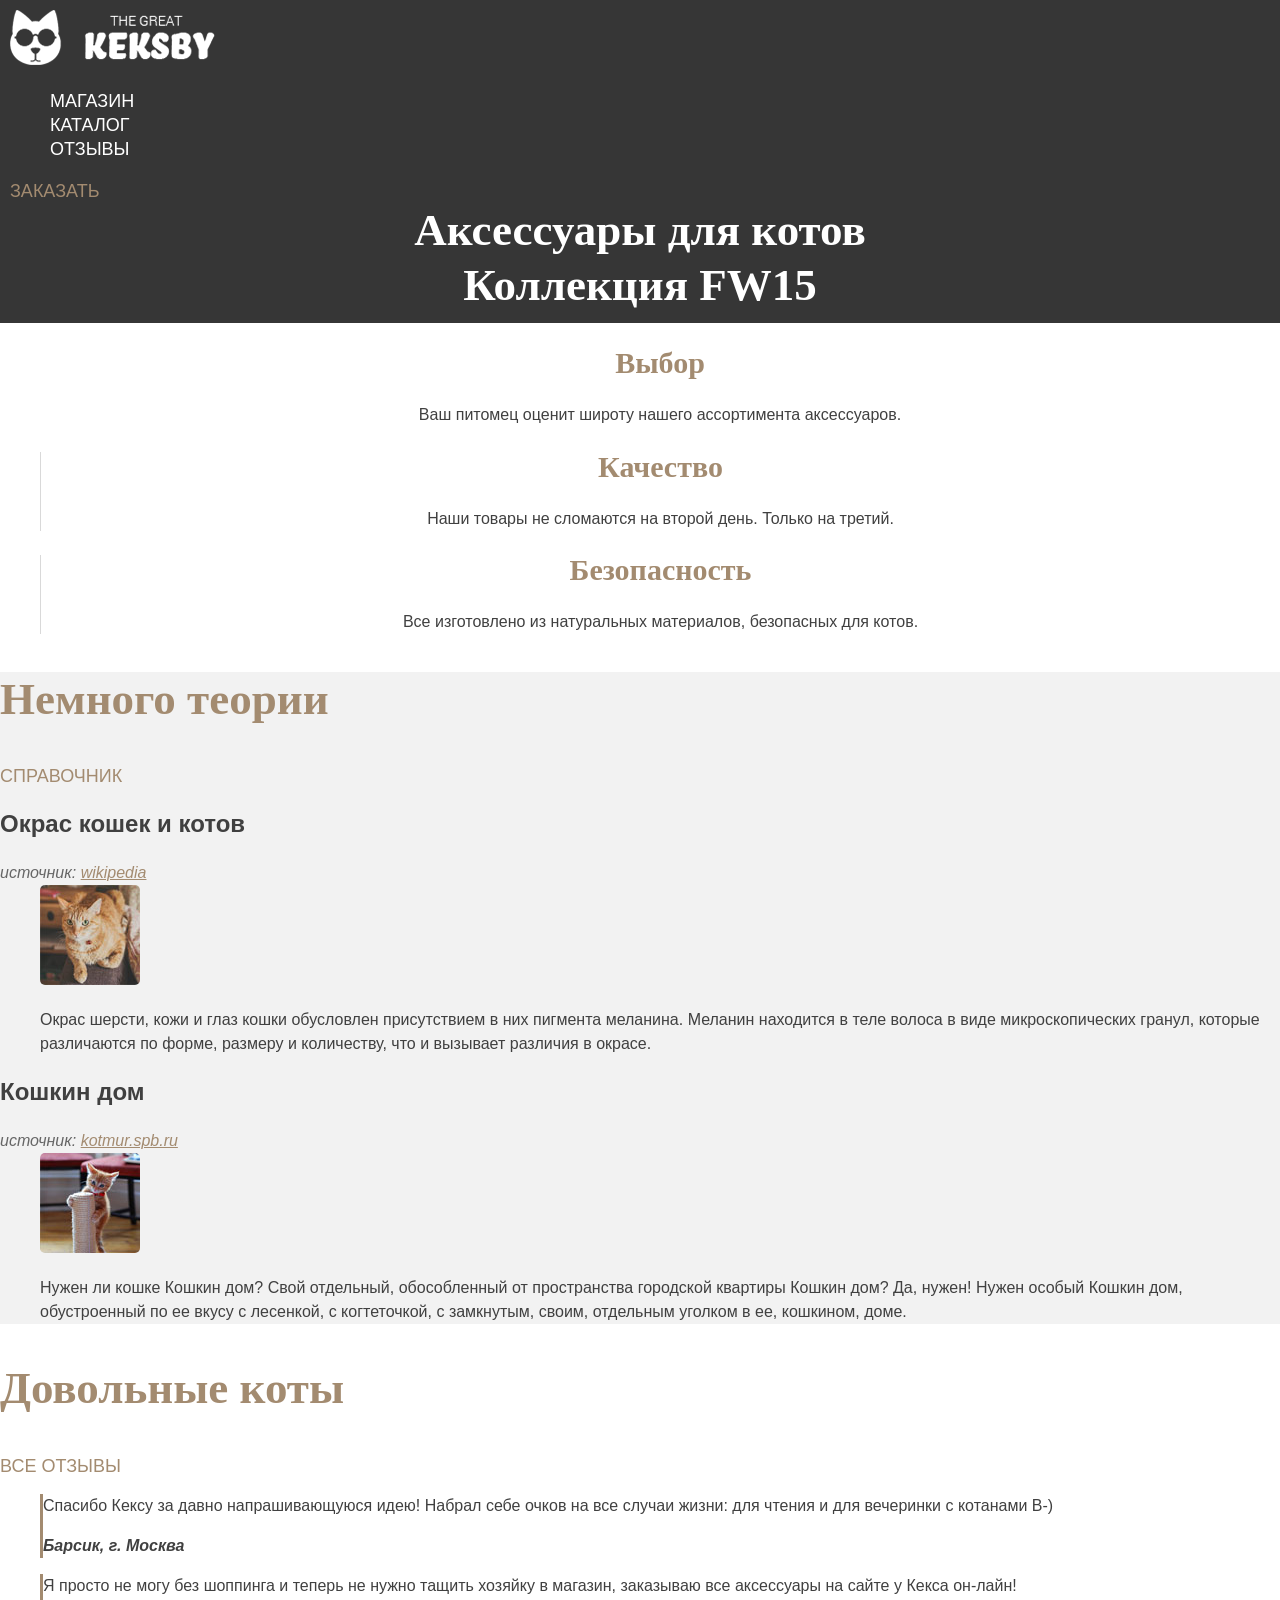
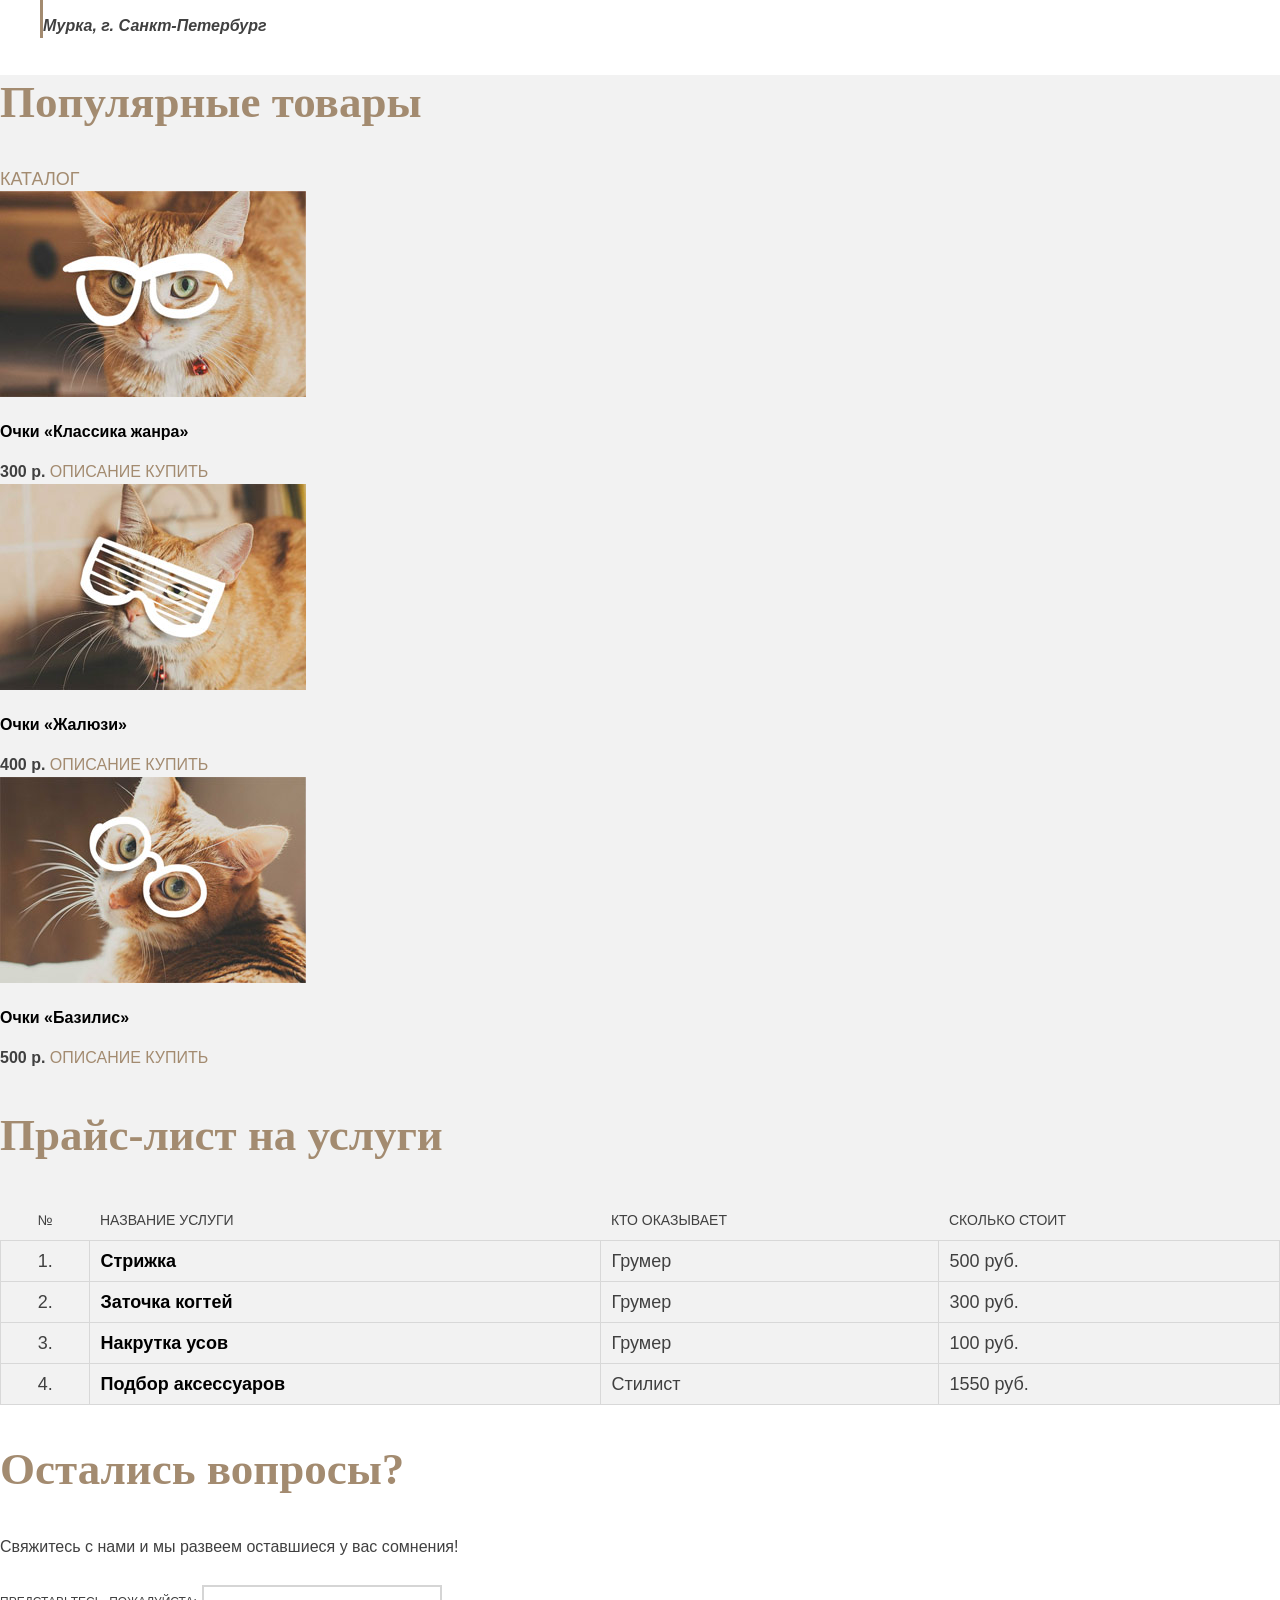
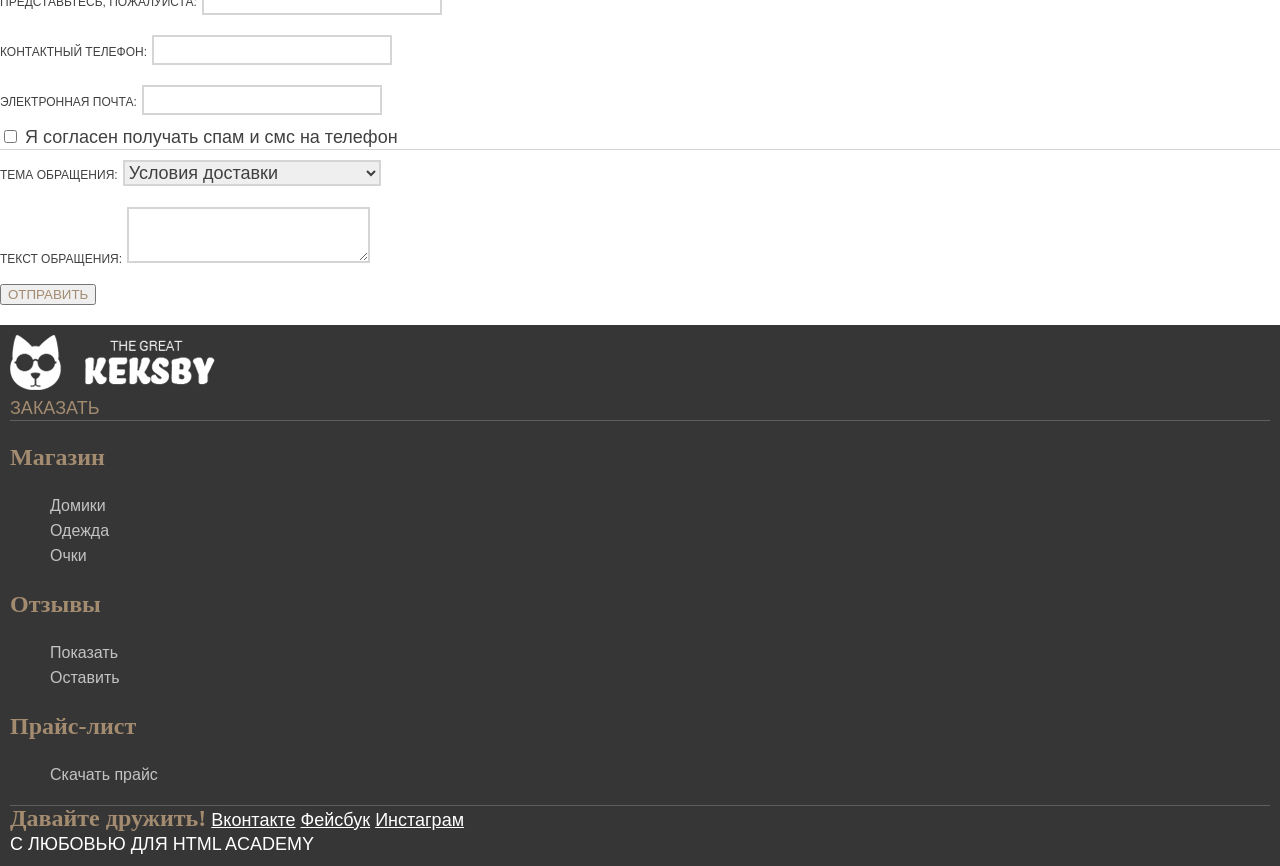
==== keksbi/index.html @ e66aa5c0 "keksbi" ====
<!DOCTYPE HTML>
<html lang="ru">
  <head>
    <meta charset="utf-8">
    <title>The Great Keksby</title>
    <link rel="stylesheet" href="css/style.css">
  </head>
  <body>
    <div class="page-header">
      <div class="header-top">
        <div class="header-logo">
          <img src="img/logo.png" alt="The Great Keksby" width="205" height="55">
        </div>
        <ul class="main-nav">
          <li><a href="#">Магазин</a></li>
          <li><a href="#">Каталог</a></li>
          <li><a href="#">Отзывы</a></li>
        </ul>
        <a class="btn" href="#">Заказать</a>
      </div>
      <div class="promo">
        <a href="#">Аксессуары для котов<br> Коллекция FW15</a>
      </div>
    </div>


    <div class="features">
      <ul>
        <li class="feature-item">
          <h2 class="feature-title">Выбор</h2>
          <p>Ваш питомец оценит широту нашего ассортимента аксессуаров.</p>
        </li>
        <li class="feature-item">
          <h2 class="feature-title">Качество</h2>
          <p>Наши товары не сломаются на второй день. Только на третий.</p>
        </li>
        <li class="feature-item">
          <h2 class="feature-title">Безопасность</h2>
          <p>Все изготовлено из натуральных материалов, безопасных для котов.</p>
        </li>
      </ul>
    </div>


    <div class="cat-reference">
      <h2 class="section-title">Немного теории</h2>
      <a class="btn" href="#" title="Открыть справочник">Справочник</a>
      <dl>
        <dt>
          <h3 class="reference-title">Окрас кошек и котов</h3>
          <i class="reference-source">источник: <a target="_blank" href="https://ru.wikipedia.org">wikipedia</a></i>
        </dt>
        <dd>
          <img src="img/article-1.jpg" alt="Окрас кошек и котов" width="100" height="100">
          <p>Окрас шерсти, кожи и глаз кошки обусловлен присутствием в них пигмента меланина. Меланин находится в теле волоса в виде микроскопических гранул, которые различаются по форме, размеру и количеству, что и вызывает различия в окрасе.</p>
        </dd>
        <dt>
          <h3 class="reference-title">Кошкин дом</h3>
          <i class="reference-source">источник: <a target="_blank" href="http://kotmur.spb.ru">kotmur.spb.ru</a></i>
        </dt>
        <dd>
          <img src="img/article-2.jpg" alt="Кошкин дом" width="100" height="100">
          <p>Нужен ли кошке Кошкин дом? Свой отдельный, обособленный от пространства городской квартиры Кошкин дом? Да, нужен! Нужен особый Кошкин дом, обустроенный по ее вкусу с лесенкой, с когтеточкой, с замкнутым, своим, отдельным уголком в ее, кошкином, доме.</p>
        </dd>
      </dl>
    </div>


    <div class="reviews">
      <h2 class="section-title">Довольные коты</h2>
      <a class="btn" href="#" title="Посмотреть все отзывы">Все отзывы</a>
      <div class="reviews-list">
        <blockquote class="review-item">
          <p>Спасибо Кексу за давно напрашивающуюся идею! Набрал себе очков на все случаи жизни: для чтения и для вечеринки с котанами B-)</p>
          <cite class="review-author">Барсик, г. Москва</cite>
        </blockquote>
        <blockquote class="review-item">
          <p>Я просто не могу без шоппинга и теперь не нужно тащить хозяйку в магазин, заказываю все аксессуары на сайте у Кекса он-лайн!</p>
          <cite class="review-author">Мурка, г. Санкт-Петербург</cite>
        </blockquote>
      </div>
    </div>


    <div class="popular-and-price">
      <h2 class="section-title">Популярные товары</h2>
      <a class="btn" href="#" title="Посмотреть все товары">Каталог</a>
      <div class="popular-items">
        <div class="catalog-item">
          <img src="img/glasses-1.jpg" alt="очки «Классика жанра»" width="306" height="206">
          <h3>Очки «Классика жанра»</h3>
          <b>300 р.</b>
          <a class="btn" href="#">Описание</a>
          <a class="btn" href="#">Купить</a>
        </div>
        <div class="catalog-item">
          <img src="img/glasses-2.jpg" alt="очки «Жалюзи»" width="306" height="206">
          <h3>Очки «Жалюзи»</h3>
          <b>400 р.</b>
          <a class="btn" href="#">Описание</a>
          <a class="btn" href="#">Купить</a>
        </div>
        <div class="catalog-item">
          <img src="img/glasses-3.jpg" alt="очки «Базилис»" width="306" height="206">
          <h3>Очки «Базилис»</h3>
          <b>500 р.</b>
          <a class="btn" href="#">Описание</a>
          <a class="btn" href="#">Купить</a>
        </div>
      </div>

      <h2 class="section-title">Прайс-лист на услуги</h2>
      <table class="price-list">
        <tr>
          <th class="price-number">№</th>
          <th>Название услуги</th>
          <th>Кто оказывает</th>
          <th>Сколько стоит</th>
        </tr>
        <tr>
          <td class="price-number">1.</td>
          <td class="price-name">Стрижка</td>
          <td>Грумер</td>
          <td>500 руб.</td>
        </tr>
        <tr>
          <td class="price-number">2.</td>
          <td class="price-name">Заточка когтей</td>
          <td>Грумер</td>
          <td>300 руб.</td>
        </tr>
        <tr>
          <td class="price-number">3.</td>
          <td class="price-name">Накрутка усов</td>
          <td>Грумер</td>
          <td>100 руб.</td>
        </tr>
        <tr>
          <td class="price-number">4.</td>
          <td class="price-name">Подбор аксессуаров</td>
          <td>Стилист</td>
          <td>1550 руб.</td>
        </tr>
      </table>
    </div>


    <div class="feedback">
      <h2 class="section-title">Остались вопросы?</h2>
      <p class="feedback-tip">Свяжитесь с нами и мы развеем оставшиеся у вас сомнения!</p>
      <form class="feedback-form" action="/keksby-mail" method="post">
        <div class="feedback-form-group">
          <label for="fullname">Представьтесь, пожалуйста:</label>
          <input type="text" name="fullname" id="fullname">
        </div>
        <div class="feedback-form-group">
          <label for="phone">Контактный телефон:</label>
          <input type="text" name="phone" id="phone">
        </div>
        <div class="feedback-form-group">
          <label for="email">Электронная почта:</label>
          <input type="text" name="email" id="email">
        </div>
        <div class="checkbox-area">
          <label>
            <input type="checkbox" name="subscription">
            Я согласен получать спам и смс на телефон
          </label>
        </div>
        <div class="feedback-form-group">
          <label for="topic">Тема обращения:</label>
          <select name="topic" id="topic">
            <option value="1">Условия доставки</option>
            <option value="2">Возврат товара</option>
            <option value="3">Жалоба в Роспотребнадзор</option>
          </select>
        </div>
        <div class="feedback-form-group">
          <label for="message">Текст обращения:</label>
          <textarea name="message" id="message"></textarea>
        </div>
        <input type="submit" class="btn" value="Отправить">
      </form>
    </div>


    <div class="page-footer">
      <div class="footer-top">
        <div class="footer-logo">
          <img src="img/logo.png" alt="The Great Keksby" width="205" height="55">
        </div>
        <a class="btn" href="#">Заказать</a>
      </div>

      <div class="footer-middle">
        <div class="footer-menu">
          <h3>Магазин</h3>
          <ul>
            <li><a href="#">Домики</a></li>
            <li><a href="#">Одежда</a></li>
            <li><a href="#">Очки</a></li>
          </ul>
        </div>
        <div class="footer-menu">
          <h3>Отзывы</h3>
          <ul>
            <li><a href="#">Показать</a></li>
            <li><a href="#">Оставить</a></li>
          </ul>
        </div>
        <div class="footer-menu">
          <h3>Прайс-лист</h3>
          <ul>
            <li><a href="#">Скачать прайс</a></li>
          </ul>
        </div>
      </div>

      <div class="footer-bottom">
        <div class="footer-social">
          <b>Давайте дружить!</b>
          <a class="social-btn" href="https://vk.com/htmlacademy">Вконтакте</a>
          <a class="social-btn" href="https://facebook.com/htmlacademy">Фейсбук</a>
          <a class="social-btn" href="https://instagram.com/htmlacademy">Инстаграм</a>
        </div>

        <div class="footer-copyright">
          С <span class="heart">любовью</span> для <a href="https://htmlacademy.ru">HTML Academy</a>
        </div>
      </div>
    </div>

  </body>
</html>
---- keksbi/css/style.css ----
body {
  margin: 0;
  padding: 0;
  background-color: white;
  color: #404040;
  font-size: 18px;
  font-family: "Arial", sans-serif;
  line-height: 24px;
}

.page-header,
.page-footer {
  padding: 10px;
  background-color: #363636;
  color: #c3c3c3;
}

.main-nav {
  list-style: none;
}

.main-nav li {
  text-transform: uppercase;
}

.main-nav a {
  color: #ffffff;
  text-decoration: none;
}

.main-nav a:hover {
  text-decoration: underline;
}

.main-nav a:active {
  color: rgba(255, 255, 255, 0.3);
}

.btn {
  color: #a38b70;
  text-decoration: none;
  text-transform: uppercase;
}

.btn:hover {
  color: #8d745a;
}

.btn:active {
  color: rgba(141, 116, 90, 0.3);
}

.promo {
  text-align: center;
  font-weight: bold;
  font-size: 45px;
  font-family: "Georgia", serif;
  line-height: 55px;
}

.promo a {
  color: #ffffff;
  text-decoration: none;
}

.features ul {
  list-style: none;
}

.feature-item {
  border-left: 1px solid #d9d9d9;
  text-align: center;
}

.feature-item:first-child {
  border-left: none;
}

.feature-title {
  color: #a38b70;
  font-weight: bold;
  font-size: 30px;
  font-family: "Georgia", serif;
  line-height: 30px;
}

.feature-item p {
  font-size: 16px;
}

.cat-reference {
  background-color: #f2f2f2;
}

.section-title {
  color: #a38b70;
  font-weight: bold;
  font-size: 45px;
  font-family: "Georgia", serif;
  line-height: 55px;
}

.cat-reference dd {
  font-size: 16px;
}

.cat-reference dd img {
  border-radius: 5px;
}

.reference-title {
  font-size: 24px;
}

.reference-source {
  color: #666666;
  font-style: italic;
  font-size: 16px;
}

.reference-source a {
  color: #a38b70;
}

.reference-source a:hover {
  color: #8d745a;
}

.reference-source a:active {
  color: rgba(141, 116, 90, 0.3);
}

.review-item {
  border-left: 3px solid #a38b70;
  font-size: 16px;
}

.review-author {
  font-weight: bold;
  font-style: italic;
}

.popular-and-price {
  background-color: #f2f2f2;
}

.catalog-item {
  font-size: 16px;
}

.catalog-item h3 {
  color: #000000;
  font-size: 16px;
}

.price-list {
  width: 100%;
  border-collapse: collapse;
  line-height: 30px;
}

.price-list th {
  text-align: left;
  text-transform: uppercase;
  font-weight: normal;
  font-size: 14px;
}

.price-list td {
  border: 1px solid #d8d8d8;
}

.price-list th,
.price-list td {
  padding: 5px 10px;
}

.price-list .price-number {
  text-align: center;
}

.price-list .price-name {
  color: #000000;
  font-weight: bold;
}

.feedback-tip {
  font-size: 16px;
}

.feedback-form-group {
  padding: 10px 0;
}

.feedback-form-group label {
  text-transform: uppercase;
  font-size: 12px;
}

.feedback-form input[type="text"],
.feedback-form select,
.feedback-form textarea {
  border: 2px solid #d5d5d5;
  color: inherit;
  font: inherit;
}

.feedback-form input[type="text"]:hover,
.feedback-form select:hover,
.feedback-form textarea:hover {
  border-color: #bebebe;
}

.feedback-form input[type="text"]:focus,
.feedback-form select:focus,
.feedback-form textarea:focus {
  border-color: #8d745a;
}

.checkbox-area {
  border-bottom: 1px solid #d5d5d5;
}

.page-footer {
  margin-top: 20px;
}

.footer-middle,
.footer-bottom {
  border-top: 1px solid #5e5e5e;
}

.footer-menu h3 {
  color: #a38b70;
  font-weight: bold;
  font-size: 24px;
  font-family: "Georgia", serif;
}

.footer-menu ul {
  list-style: none;
}

.footer-menu a {
  color: #c3c3c3;
  text-decoration: none;
  font-size: 16px;
}

.footer-menu a:hover {
  color: #ffffff;
}

.footer-menu a:active {
  color: rgba(255, 255, 255, 0.3);
}

.footer-social b {
  color: #a38b70;
  font-size: 24px;
  font-family: "Georgia", serif;
}

.social-btn {
  color: #ffffff;
}

.footer-copyright {
  color: #ffffff;
  text-transform: uppercase;
}

.footer-copyright a {
  color: #ffffff;
  text-decoration: none;
}

.footer-copyright a:hover {
  text-decoration: underline;
}

.footer-copyright a:active {
  color: rgba(255, 255, 255, 0.3);
}
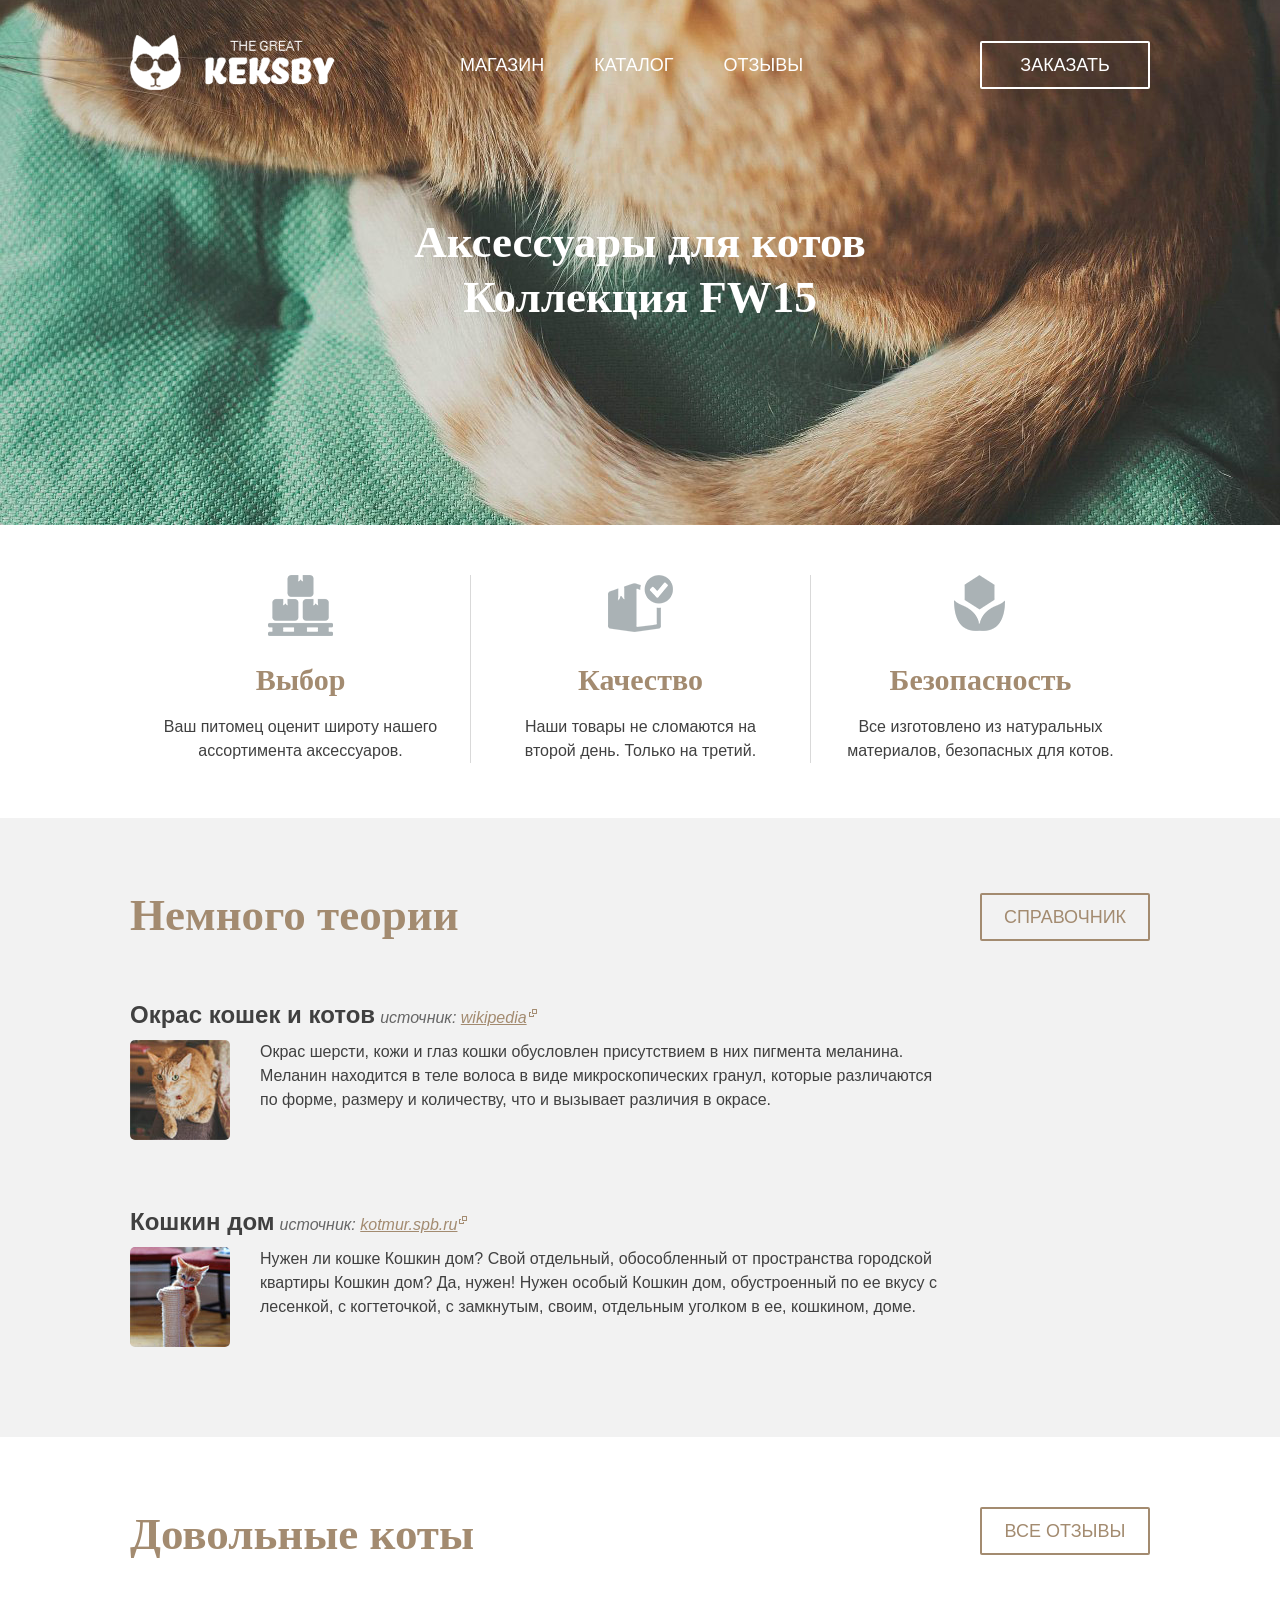
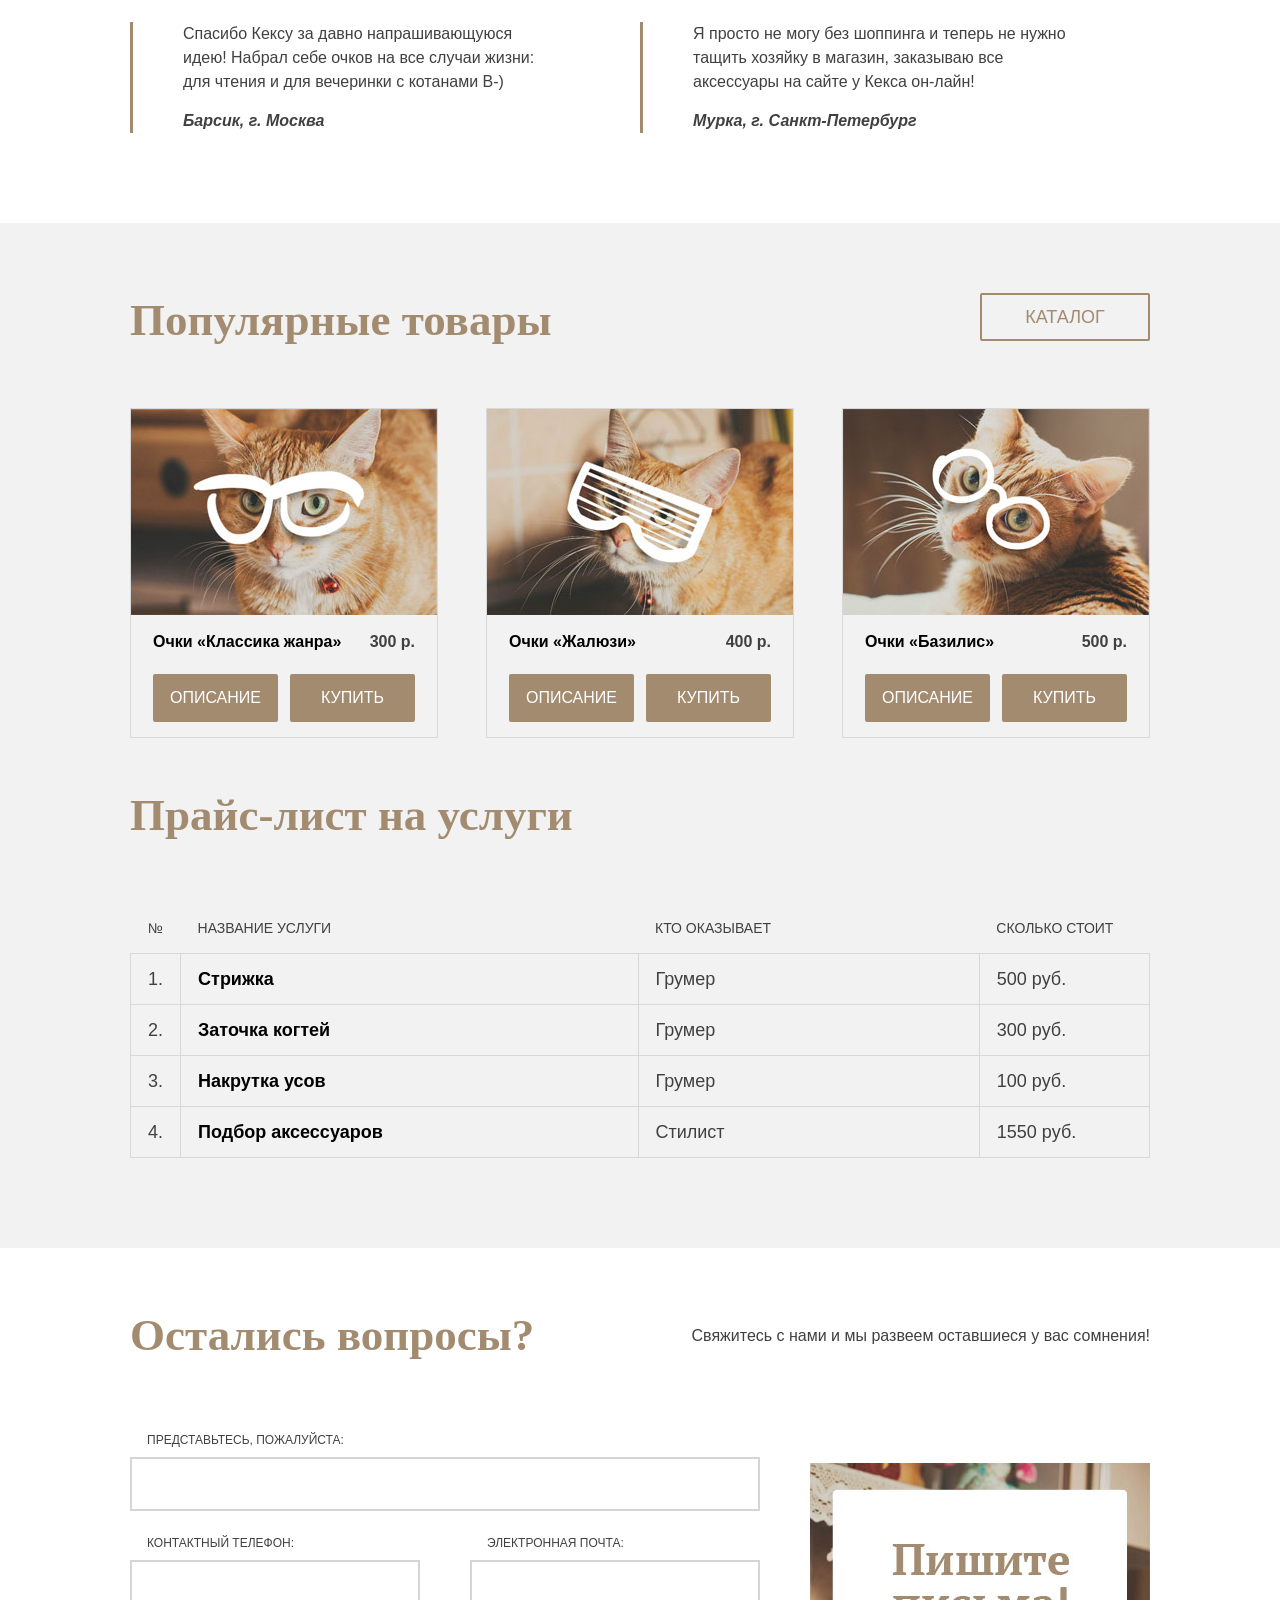
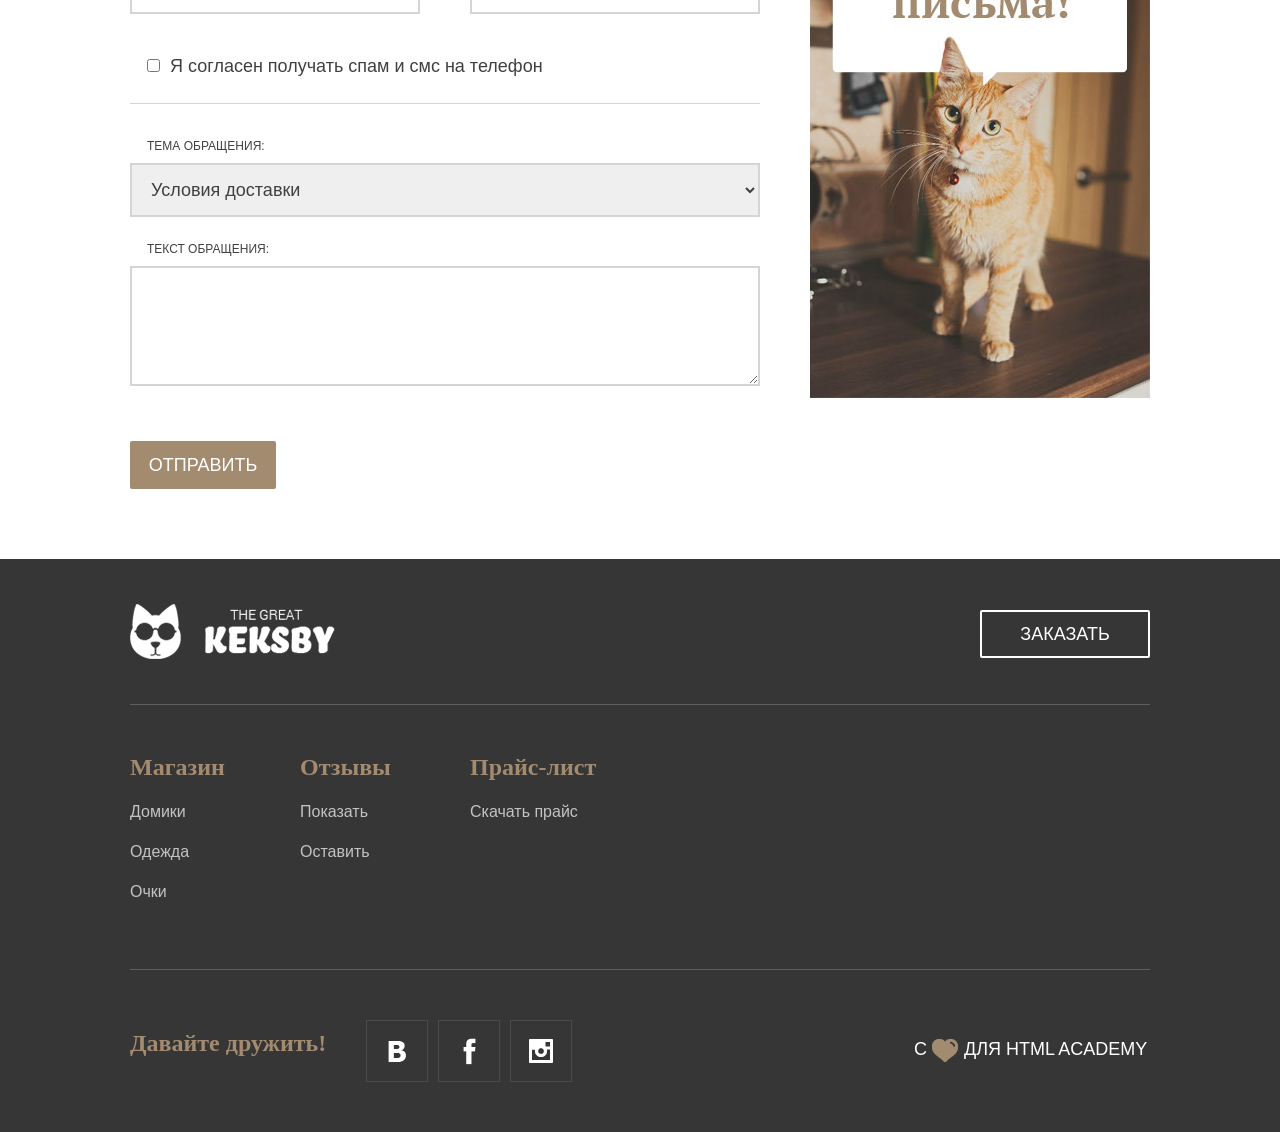
==== commit f7e3e354: "keksbi_2" ====
--- a/keksbi/index.html
+++ b/keksbi/index.html
@@ -7,225 +7,240 @@
   </head>
   <body>
     <div class="page-header">
-      <div class="header-top">
-        <div class="header-logo">
-          <img src="img/logo.png" alt="The Great Keksby" width="205" height="55">
-        </div>
-        <ul class="main-nav">
-          <li><a href="#">Магазин</a></li>
-          <li><a href="#">Каталог</a></li>
-          <li><a href="#">Отзывы</a></li>
+      <div class="container">
+        <div class="header-top clearfix">
+          <div class="header-logo">
+            <img src="img/logo.png" alt="The Great Keksby" width="205" height="55">
+          </div>
+          <ul class="main-nav clearfix">
+            <li><a href="#">Магазин</a></li>
+            <li><a href="#">Каталог</a></li>
+            <li><a href="#">Отзывы</a></li>
+          </ul>
+          <a class="btn btn-quick-order" href="#">Заказать</a>
+        </div>
+        <div class="promo">
+          <a href="#">Аксессуары для котов<br> Коллекция FW15</a>
+        </div>
+      </div>
+    </div>
+
+
+    <div class="features">
+      <div class="container">
+        <ul class="clearfix">
+          <li class="feature-item feature-choice">
+            <h2 class="feature-title">Выбор</h2>
+            <p>Ваш питомец оценит широту нашего ассортимента аксессуаров.</p>
+          </li>
+          <li class="feature-item feature-quality">
+            <h2 class="feature-title">Качество</h2>
+            <p>Наши товары не сломаются на второй день. Только на третий.</p>
+          </li>
+          <li class="feature-item feature-safety">
+            <h2 class="feature-title">Безопасность</h2>
+            <p>Все изготовлено из натуральных материалов, безопасных для котов.</p>
+          </li>
         </ul>
-        <a class="btn" href="#">Заказать</a>
-      </div>
-      <div class="promo">
-        <a href="#">Аксессуары для котов<br> Коллекция FW15</a>
-      </div>
-    </div>
-
-
-    <div class="features">
-      <ul>
-        <li class="feature-item">
-          <h2 class="feature-title">Выбор</h2>
-          <p>Ваш питомец оценит широту нашего ассортимента аксессуаров.</p>
-        </li>
-        <li class="feature-item">
-          <h2 class="feature-title">Качество</h2>
-          <p>Наши товары не сломаются на второй день. Только на третий.</p>
-        </li>
-        <li class="feature-item">
-          <h2 class="feature-title">Безопасность</h2>
-          <p>Все изготовлено из натуральных материалов, безопасных для котов.</p>
-        </li>
-      </ul>
+      </div>
     </div>
 
 
     <div class="cat-reference">
-      <h2 class="section-title">Немного теории</h2>
-      <a class="btn" href="#" title="Открыть справочник">Справочник</a>
-      <dl>
-        <dt>
-          <h3 class="reference-title">Окрас кошек и котов</h3>
-          <i class="reference-source">источник: <a target="_blank" href="https://ru.wikipedia.org">wikipedia</a></i>
-        </dt>
-        <dd>
-          <img src="img/article-1.jpg" alt="Окрас кошек и котов" width="100" height="100">
-          <p>Окрас шерсти, кожи и глаз кошки обусловлен присутствием в них пигмента меланина. Меланин находится в теле волоса в виде микроскопических гранул, которые различаются по форме, размеру и количеству, что и вызывает различия в окрасе.</p>
-        </dd>
-        <dt>
-          <h3 class="reference-title">Кошкин дом</h3>
-          <i class="reference-source">источник: <a target="_blank" href="http://kotmur.spb.ru">kotmur.spb.ru</a></i>
-        </dt>
-        <dd>
-          <img src="img/article-2.jpg" alt="Кошкин дом" width="100" height="100">
-          <p>Нужен ли кошке Кошкин дом? Свой отдельный, обособленный от пространства городской квартиры Кошкин дом? Да, нужен! Нужен особый Кошкин дом, обустроенный по ее вкусу с лесенкой, с когтеточкой, с замкнутым, своим, отдельным уголком в ее, кошкином, доме.</p>
-        </dd>
-      </dl>
+      <div class="container">
+        <h2 class="section-title">Немного теории</h2>
+        <a class="btn to-full-reference" href="#" title="Открыть справочник">Справочник</a>
+        <dl>
+          <dt>
+            <h3 class="reference-title">Окрас кошек и котов</h3>
+            <i class="reference-source">источник: <a target="_blank" href="https://ru.wikipedia.org">wikipedia</a></i>
+          </dt>
+          <dd>
+            <img src="img/article-1.jpg" alt="Окрас кошек и котов" width="100" height="100">
+            <p>Окрас шерсти, кожи и глаз кошки обусловлен присутствием в них пигмента меланина. Меланин находится в теле волоса в виде микроскопических гранул, которые различаются по форме, размеру и количеству, что и вызывает различия в окрасе.</p>
+          </dd>
+          <dt>
+            <h3 class="reference-title">Кошкин дом</h3>
+            <i class="reference-source">источник: <a target="_blank" href="http://kotmur.spb.ru">kotmur.spb.ru</a></i>
+          </dt>
+          <dd>
+            <img src="img/article-2.jpg" alt="Кошкин дом" width="100" height="100">
+            <p>Нужен ли кошке Кошкин дом? Свой отдельный, обособленный от пространства городской квартиры Кошкин дом? Да, нужен! Нужен особый Кошкин дом, обустроенный по ее вкусу с лесенкой, с когтеточкой, с замкнутым, своим, отдельным уголком в ее, кошкином, доме.</p>
+          </dd>
+        </dl>
+      </div>
     </div>
 
 
     <div class="reviews">
-      <h2 class="section-title">Довольные коты</h2>
-      <a class="btn" href="#" title="Посмотреть все отзывы">Все отзывы</a>
-      <div class="reviews-list">
-        <blockquote class="review-item">
-          <p>Спасибо Кексу за давно напрашивающуюся идею! Набрал себе очков на все случаи жизни: для чтения и для вечеринки с котанами B-)</p>
-          <cite class="review-author">Барсик, г. Москва</cite>
-        </blockquote>
-        <blockquote class="review-item">
-          <p>Я просто не могу без шоппинга и теперь не нужно тащить хозяйку в магазин, заказываю все аксессуары на сайте у Кекса он-лайн!</p>
-          <cite class="review-author">Мурка, г. Санкт-Петербург</cite>
-        </blockquote>
+      <div class="container">
+        <h2 class="section-title">Довольные коты</h2>
+        <a class="btn to-all-reviews" href="#" title="Посмотреть все отзывы">Все отзывы</a>
+        <div class="reviews-list clearfix">
+          <blockquote class="review-item">
+            <p>Спасибо Кексу за давно напрашивающуюся идею! Набрал себе очков на все случаи жизни: для чтения и для вечеринки с котанами B-)</p>
+            <cite class="review-author">Барсик, г. Москва</cite>
+          </blockquote>
+          <blockquote class="review-item">
+            <p>Я просто не могу без шоппинга и теперь не нужно тащить хозяйку в магазин, заказываю все аксессуары на сайте у Кекса он-лайн!</p>
+            <cite class="review-author">Мурка, г. Санкт-Петербург</cite>
+          </blockquote>
+        </div>
       </div>
     </div>
 
 
     <div class="popular-and-price">
-      <h2 class="section-title">Популярные товары</h2>
-      <a class="btn" href="#" title="Посмотреть все товары">Каталог</a>
-      <div class="popular-items">
-        <div class="catalog-item">
-          <img src="img/glasses-1.jpg" alt="очки «Классика жанра»" width="306" height="206">
-          <h3>Очки «Классика жанра»</h3>
-          <b>300 р.</b>
-          <a class="btn" href="#">Описание</a>
-          <a class="btn" href="#">Купить</a>
-        </div>
-        <div class="catalog-item">
-          <img src="img/glasses-2.jpg" alt="очки «Жалюзи»" width="306" height="206">
-          <h3>Очки «Жалюзи»</h3>
-          <b>400 р.</b>
-          <a class="btn" href="#">Описание</a>
-          <a class="btn" href="#">Купить</a>
-        </div>
-        <div class="catalog-item">
-          <img src="img/glasses-3.jpg" alt="очки «Базилис»" width="306" height="206">
-          <h3>Очки «Базилис»</h3>
-          <b>500 р.</b>
-          <a class="btn" href="#">Описание</a>
-          <a class="btn" href="#">Купить</a>
-        </div>
-      </div>
-
-      <h2 class="section-title">Прайс-лист на услуги</h2>
-      <table class="price-list">
-        <tr>
-          <th class="price-number">№</th>
-          <th>Название услуги</th>
-          <th>Кто оказывает</th>
-          <th>Сколько стоит</th>
-        </tr>
-        <tr>
-          <td class="price-number">1.</td>
-          <td class="price-name">Стрижка</td>
-          <td>Грумер</td>
-          <td>500 руб.</td>
-        </tr>
-        <tr>
-          <td class="price-number">2.</td>
-          <td class="price-name">Заточка когтей</td>
-          <td>Грумер</td>
-          <td>300 руб.</td>
-        </tr>
-        <tr>
-          <td class="price-number">3.</td>
-          <td class="price-name">Накрутка усов</td>
-          <td>Грумер</td>
-          <td>100 руб.</td>
-        </tr>
-        <tr>
-          <td class="price-number">4.</td>
-          <td class="price-name">Подбор аксессуаров</td>
-          <td>Стилист</td>
-          <td>1550 руб.</td>
-        </tr>
-      </table>
+      <div class="container">
+        <h2 class="section-title">Популярные товары</h2>
+        <a class="btn to-catalog" href="#" title="Посмотреть все товары">Каталог</a>
+        <div class="popular-items clearfix">
+          <div class="catalog-item">
+            <img src="img/glasses-1.jpg" alt="очки «Классика жанра»" width="306" height="206">
+            <h3>Очки «Классика жанра»</h3>
+            <b class="catalog-item-price">300 р.</b>
+            <a href="#" class="btn btn-info">Описание</a>
+            <a href="#" class="btn btn-buy">Купить</a>
+          </div>
+          <div class="catalog-item">
+            <img src="img/glasses-2.jpg" alt="очки «Жалюзи»" width="306" height="206">
+            <h3>Очки «Жалюзи»</h3>
+            <b class="catalog-item-price">400 р.</b>
+            <a href="#" class="btn btn-info">Описание</a>
+            <a href="#" class="btn btn-buy">Купить</a>
+          </div>
+          <div class="catalog-item">
+            <img src="img/glasses-3.jpg" alt="очки «Базилис»" width="306" height="206">
+            <h3>Очки «Базилис»</h3>
+            <b class="catalog-item-price">500 р.</b>
+            <a href="#" class="btn btn-info">Описание</a>
+            <a href="#" class="btn btn-buy">Купить</a>
+          </div>
+        </div>
+
+        <h2 class="section-title">Прайс-лист на услуги</h2>
+        <table class="price-list">
+          <tr>
+            <th class="price-number">№</th>
+            <th>Название услуги</th>
+            <th>Кто оказывает</th>
+            <th>Сколько стоит</th>
+          </tr>
+          <tr>
+            <td class="price-number">1.</td>
+            <td class="price-name">Стрижка</td>
+            <td class="price-master">Грумер</td>
+            <td class="price-cost">500 руб.</td>
+          </tr>
+          <tr>
+            <td class="price-number">2.</td>
+            <td class="price-name">Заточка когтей</td>
+            <td class="price-master">Грумер</td>
+            <td class="price-cost">300 руб.</td>
+          </tr>
+          <tr>
+            <td class="price-number">3.</td>
+            <td class="price-name">Накрутка усов</td>
+            <td class="price-master">Грумер</td>
+            <td class="price-cost">100 руб.</td>
+          </tr>
+          <tr>
+            <td class="price-number">4.</td>
+            <td class="price-name">Подбор аксессуаров</td>
+            <td class="price-master">Стилист</td>
+            <td class="price-cost">1550 руб.</td>
+          </tr>
+        </table>
+      </div>
     </div>
 
 
     <div class="feedback">
-      <h2 class="section-title">Остались вопросы?</h2>
-      <p class="feedback-tip">Свяжитесь с нами и мы развеем оставшиеся у вас сомнения!</p>
-      <form class="feedback-form" action="/keksby-mail" method="post">
-        <div class="feedback-form-group">
-          <label for="fullname">Представьтесь, пожалуйста:</label>
-          <input type="text" name="fullname" id="fullname">
-        </div>
-        <div class="feedback-form-group">
-          <label for="phone">Контактный телефон:</label>
-          <input type="text" name="phone" id="phone">
-        </div>
-        <div class="feedback-form-group">
-          <label for="email">Электронная почта:</label>
-          <input type="text" name="email" id="email">
-        </div>
-        <div class="checkbox-area">
-          <label>
-            <input type="checkbox" name="subscription">
-            Я согласен получать спам и смс на телефон
-          </label>
-        </div>
-        <div class="feedback-form-group">
-          <label for="topic">Тема обращения:</label>
-          <select name="topic" id="topic">
-            <option value="1">Условия доставки</option>
-            <option value="2">Возврат товара</option>
-            <option value="3">Жалоба в Роспотребнадзор</option>
-          </select>
-        </div>
-        <div class="feedback-form-group">
-          <label for="message">Текст обращения:</label>
-          <textarea name="message" id="message"></textarea>
-        </div>
-        <input type="submit" class="btn" value="Отправить">
-      </form>
+      <div class="container">
+        <h2 class="section-title">Остались вопросы?</h2>
+        <p class="feedback-tip">Свяжитесь с нами и мы развеем оставшиеся у вас сомнения!</p>
+        <form class="feedback-form" action="/keksby-mail" method="post">
+          <div class="feedback-form-group">
+            <label for="fullname">Представьтесь, пожалуйста:</label>
+            <input type="text" name="fullname" id="fullname">
+          </div>
+          <div class="clearfix">
+            <div class="feedback-form-group feedback-form-group-left-part">
+              <label for="phone">Контактный телефон:</label>
+              <input type="text" name="phone" id="phone">
+            </div>
+            <div class="feedback-form-group feedback-form-group-right-part">
+              <label for="email">Электронная почта:</label>
+              <input type="text" name="email" id="email">
+            </div>
+          </div>
+          <div class="checkbox-area">
+            <label>
+              <input type="checkbox" name="subscription">
+              Я согласен получать спам и смс на телефон
+            </label>
+          </div>
+          <div class="feedback-form-group">
+            <label for="topic">Тема обращения:</label>
+            <select name="topic" id="topic">
+              <option value="1">Условия доставки</option>
+              <option value="2">Возврат товара</option>
+              <option value="3">Жалоба в Роспотребнадзор</option>
+            </select>
+          </div>
+          <div class="feedback-form-group">
+            <label for="message">Текст обращения:</label>
+            <textarea name="message" id="message"></textarea>
+          </div>
+          <input type="submit" class="btn" value="Отправить">
+        </form>
+      </div>
     </div>
 
 
     <div class="page-footer">
-      <div class="footer-top">
-        <div class="footer-logo">
-          <img src="img/logo.png" alt="The Great Keksby" width="205" height="55">
-        </div>
-        <a class="btn" href="#">Заказать</a>
-      </div>
-
-      <div class="footer-middle">
-        <div class="footer-menu">
-          <h3>Магазин</h3>
-          <ul>
-            <li><a href="#">Домики</a></li>
-            <li><a href="#">Одежда</a></li>
-            <li><a href="#">Очки</a></li>
-          </ul>
-        </div>
-        <div class="footer-menu">
-          <h3>Отзывы</h3>
-          <ul>
-            <li><a href="#">Показать</a></li>
-            <li><a href="#">Оставить</a></li>
-          </ul>
-        </div>
-        <div class="footer-menu">
-          <h3>Прайс-лист</h3>
-          <ul>
-            <li><a href="#">Скачать прайс</a></li>
-          </ul>
-        </div>
-      </div>
-
-      <div class="footer-bottom">
-        <div class="footer-social">
-          <b>Давайте дружить!</b>
-          <a class="social-btn" href="https://vk.com/htmlacademy">Вконтакте</a>
-          <a class="social-btn" href="https://facebook.com/htmlacademy">Фейсбук</a>
-          <a class="social-btn" href="https://instagram.com/htmlacademy">Инстаграм</a>
-        </div>
-
-        <div class="footer-copyright">
-          С <span class="heart">любовью</span> для <a href="https://htmlacademy.ru">HTML Academy</a>
+      <div class="container">
+        <div class="footer-top clearfix">
+          <div class="footer-logo">
+            <img src="img/logo.png" alt="The Great Keksby" width="205" height="55">
+          </div>
+          <a href="#" class="btn btn-quick-order">Заказать</a>
+        </div>
+
+        <div class="footer-middle clearfix">
+          <div class="footer-menu">
+            <h3>Магазин</h3>
+            <ul>
+              <li><a href="#">Домики</a></li>
+              <li><a href="#">Одежда</a></li>
+              <li><a href="#">Очки</a></li>
+            </ul>
+          </div>
+          <div class="footer-menu">
+            <h3>Отзывы</h3>
+            <ul>
+              <li><a href="#">Показать</a></li>
+              <li><a href="#">Оставить</a></li>
+            </ul>
+          </div>
+          <div class="footer-menu">
+            <h3>Прайс-лист</h3>
+            <ul>
+              <li><a href="#">Скачать прайс</a></li>
+            </ul>
+          </div>
+        </div>
+
+        <div class="footer-bottom clearfix">
+          <div class="footer-social">
+            <b>Давайте дружить!</b>
+            <a class="social-btn social-btn-vk" href="https://vk.com/htmlacademy">Вконтакте</a>
+            <a class="social-btn social-btn-fb" href="https://facebook.com/htmlacademy">Фейсбук</a>
+            <a class="social-btn social-btn-in" href="https://instagram.com/htmlacademy">Инстаграм</a>
+          </div>
+          <div class="footer-copyright">
+            С <span class="heart">любовью</span> для <a href="https://htmlacademy.ru">HTML Academy</a>
+          </div>
         </div>
       </div>
     </div>
--- a/keksbi/css/style.css
+++ b/keksbi/css/style.css
@@ -1,284 +1,721 @@
 body {
-  margin: 0;
-  padding: 0;
-  background-color: white;
-  color: #404040;
-  font-size: 18px;
-  font-family: "Arial", sans-serif;
-  line-height: 24px;
+    min-width: 1040px;
+    margin: 0;
+    padding: 0;
+    font-size: 18px;
+    line-height: 24px;
+    font-family: "Arial", sans-serif;
+    color: #404040;
+    background-color: white;
+}
+
+.container {
+    width: 1020px;
+    margin: 0 auto;
+}
+
+.clearfix::after {
+    content: "";
+    display: table;
+    clear: both;
+}
+
+.page-header {
+    min-height: 490px;
+    padding-top: 35px;
+    background-image: url("../img/header-bg.jpg");
+    background-repeat: no-repeat;
+    background-position: center;
+    background-size: cover;
 }
 
 .page-header,
 .page-footer {
-  padding: 10px;
-  background-color: #363636;
-  color: #c3c3c3;
+    color: #c3c3c3;
+    background-color: #363636;
+}
+
+.header-top {
+    margin-bottom: 125px;
+}
+
+.header-logo {
+    float: left;
+    width: 205px;
+    height: 55px;
+}
+
+.header-logo img {
+    width: 205px;
+    height: 55px;
 }
 
 .main-nav {
-  list-style: none;
+    float: left;
+    width: 520px;
+    margin: 0;
+    margin-top: 18px;
+    margin-left: 125px;
+    padding: 0;
+    list-style: none;
 }
 
 .main-nav li {
-  text-transform: uppercase;
+    float: left;
+    margin-right: 50px;
+    text-transform: uppercase;
+}
+
+.main-nav li:last-child {
+    margin-right: 0;
 }
 
 .main-nav a {
-  color: #ffffff;
-  text-decoration: none;
+    color: #ffffff;
+    text-decoration: none;
 }
 
 .main-nav a:hover {
-  text-decoration: underline;
+    text-decoration: underline;
 }
 
 .main-nav a:active {
-  color: rgba(255, 255, 255, 0.3);
+    color: rgba(255, 255, 255, 0.3);
 }
 
 .btn {
-  color: #a38b70;
-  text-decoration: none;
-  text-transform: uppercase;
+    display: inline-block;
+    width: 146px;
+    padding: 10px;
+    font: inherit;
+    vertical-align: top;
+    text-align: center;
+    color: #a38b70;
+    text-transform: uppercase;
+    text-decoration: none;
+    word-wrap: break-word;
+    border: 2px solid #a38b70;
+    border-radius: 2px;
 }
 
 .btn:hover {
-  color: #8d745a;
+    color: #8d745a;
+    border-color: #8d745a;
 }
 
 .btn:active {
-  color: rgba(141, 116, 90, 0.3);
+    color: rgba(141, 116, 90, 0.3);
+    border-color: #8d745a;
+}
+
+.btn-quick-order {
+    float: right;
+    margin-top: 6px;
+    border-color: #ffffff;
+    color: #ffffff;
+}
+
+.btn-quick-order:hover {
+    color: #404040;
+    background-color: #ffffff;
+    border-color: #ffffff;
+}
+
+.btn-quick-order:active {
+    color: rgba(64, 64, 64, 0.3);
+    background-color: #ffffff;
+    border-color: #ffffff;
 }
 
 .promo {
-  text-align: center;
-  font-weight: bold;
-  font-size: 45px;
-  font-family: "Georgia", serif;
-  line-height: 55px;
+    font-weight: bold;
+    font-size: 45px;
+    line-height: 55px;
+    font-family: "Georgia", serif;
+    text-align: center;
 }
 
 .promo a {
-  color: #ffffff;
-  text-decoration: none;
+    color: #ffffff;
+    text-decoration: none;
+}
+
+.features {
+    padding-top: 50px;
+    padding-bottom: 55px;
 }
 
 .features ul {
-  list-style: none;
+    margin: 0;
+    padding: 0;
+    list-style: none;
 }
 
 .feature-item {
-  border-left: 1px solid #d9d9d9;
-  text-align: center;
+    position: relative;
+    float: left;
+    width: 279px;
+    padding-top: 90px;
+    padding-right: 30px;
+    padding-left: 30px;
+    text-align: center;
+    border-left: 1px solid #d9d9d9;
 }
 
 .feature-item:first-child {
-  border-left: none;
+    border-left-color: transparent;
+}
+
+.feature-item::before {
+    content: "";
+    position: absolute;
+    top: 0;
+    left: 137px;
+    width: 65px;
+    height: 65px;
+    background-image: url("../img/sprite.png");
+    background-repeat: no-repeat;
+}
+
+.feature-choice::before {
+    background-position: -5px -5px;
+}
+
+.feature-quality::before {
+    background-position: -5px -76px;
+}
+
+.feature-safety::before {
+    background-position: 1px -143px;
 }
 
 .feature-title {
-  color: #a38b70;
-  font-weight: bold;
-  font-size: 30px;
-  font-family: "Georgia", serif;
-  line-height: 30px;
+    margin: 0;
+    margin-bottom: 20px;
+    font-weight: bold;
+    font-size: 30px;
+    line-height: 30px;
+    font-family: "Georgia", serif;
+    color: #a38b70;
 }
 
 .feature-item p {
-  font-size: 16px;
+    margin: 0;
+    font-size: 16px;
 }
 
 .cat-reference {
-  background-color: #f2f2f2;
+    padding-top: 70px;
+    padding-bottom: 90px;
+    background-color: #f2f2f2;
+}
+
+.cat-reference .container {
+    position: relative;
 }
 
 .section-title {
-  color: #a38b70;
-  font-weight: bold;
-  font-size: 45px;
-  font-family: "Georgia", serif;
-  line-height: 55px;
+    margin: 0;
+    margin-right: 180px;
+    margin-bottom: 60px;
+    font-weight: bold;
+    font-size: 45px;
+    line-height: 55px;
+    font-family: "Georgia", serif;
+    color: #a38b70;
+}
+
+.to-full-reference {
+    position: absolute;
+    top: 5px;
+    right: 0;
+}
+
+.cat-reference dl {
+    width: 820px;
+    margin: 0;
+    padding: 0;
+}
+
+.cat-reference dt {
+    margin: 0;
+    margin-bottom: 10px;
 }
 
 .cat-reference dd {
-  font-size: 16px;
+    position: relative;
+    min-height: 100px;
+    margin: 0;
+    padding-left: 130px;
+    font-size: 16px;
+}
+
+.cat-reference dd + dt {
+    margin-top: 70px;
 }
 
 .cat-reference dd img {
-  border-radius: 5px;
+    position: absolute;
+    top: 0;
+    left: 0;
+    width: 100px;
+    height: 100px;
+    border-radius: 5px;
+}
+
+.cat-reference dd p {
+    margin: 0;
 }
 
 .reference-title {
-  font-size: 24px;
+    display: inline;
+    font-size: 24px;
 }
 
 .reference-source {
-  color: #666666;
-  font-style: italic;
-  font-size: 16px;
+    font-size: 16px;
+    color: #666666;
+    font-style: italic;
 }
 
 .reference-source a {
-  color: #a38b70;
+    position: relative;
+    color: #a38b70;
 }
 
 .reference-source a:hover {
-  color: #8d745a;
+    color: #8d745a;
 }
 
 .reference-source a:active {
-  color: rgba(141, 116, 90, 0.3);
+    color: rgba(141, 116, 90, 0.3);
+}
+
+.reference-source a::after {
+    content: "";
+    top: 0;
+    right: -10px;
+    position: absolute;
+    width: 8px;
+    height: 8px;
+    background: url("../img/sprite.png") no-repeat -5px -210px;
+}
+
+.reviews {
+    padding-top: 70px;
+    padding-bottom: 90px;
+}
+
+.reviews .container {
+    position: relative;
+}
+
+.to-all-reviews {
+    position: absolute;
+    top: 0;
+    right: 0;
 }
 
 .review-item {
-  border-left: 3px solid #a38b70;
-  font-size: 16px;
+    float: left;
+    width: 377px;
+    margin: 0;
+    margin-right: 80px;
+    padding: 0;
+    padding-left: 50px;
+    font-size: 16px;
+    border-left: 3px solid #a38b70;
+}
+
+.review-item p {
+    margin: 0;
+    margin-bottom: 15px;
 }
 
 .review-author {
-  font-weight: bold;
-  font-style: italic;
+    font-weight: bold;
+    font-style: italic;
 }
 
 .popular-and-price {
-  background-color: #f2f2f2;
+    padding-top: 70px;
+    padding-bottom: 90px;
+    background-color: #f2f2f2;
+}
+
+.popular-and-price .container {
+    position: relative;
+}
+
+.popular-items {
+    margin-bottom: 50px;
+}
+
+.to-catalog {
+    position: absolute;
+    top: 0;
+    right: 0;
 }
 
 .catalog-item {
-  font-size: 16px;
-}
+    position: relative;
+    float: left;
+    width: 262px;
+    margin-right: 48px;
+    padding: 15px 22px;
+    padding-top: 221px;
+    font-size: 16px;
+    border: 1px solid #d8d8d8;
+}
+
+.catalog-item:last-child {
+    margin-right: 0;
+}
+
+.catalog-item img {
+    position: absolute;
+    top: 0;
+    left: 0;
+    width: 306px;
+    height: 206px;
+ }
 
 .catalog-item h3 {
-  color: #000000;
-  font-size: 16px;
+    float: left;
+    max-width: 205px;
+    margin: 0;
+    margin-bottom: 20px;
+    font-size: 16px;
+    color: #000000;
+}
+
+.catalog-item-price {
+    float: right;
+    max-width: 55px;
+    margin-bottom: 20px;
+}
+
+.catalog-item .btn {
+    width: 101px;
+    color: #ffffff;
+    background-color: #a38b70;
+}
+
+.catalog-item .btn:hover {
+    background-color: #8d745a;
+}
+
+.catalog-item .btn:active {
+    color: rgba(255, 255, 255, 0.3);
+}
+
+.catalog-item .btn-info {
+    float: left;
+    clear: left;
+}
+
+.catalog-item .btn-buy {
+    float: right;
 }
 
 .price-list {
-  width: 100%;
-  border-collapse: collapse;
-  line-height: 30px;
+    width: 100%;
+    border-collapse: collapse;
+    line-height: 30px;
 }
 
 .price-list th {
-  text-align: left;
-  text-transform: uppercase;
-  font-weight: normal;
-  font-size: 14px;
+    font-weight: normal;
+    font-size: 14px;
+    text-align: left;
+    text-transform: uppercase;
 }
 
 .price-list td {
-  border: 1px solid #d8d8d8;
+    border: 1px solid #d8d8d8;
 }
 
 .price-list th,
 .price-list td {
-  padding: 5px 10px;
+    padding: 10px 17px;
 }
 
 .price-list .price-number {
-  text-align: center;
+    width: 15px;
+    text-align: center;
 }
 
 .price-list .price-name {
-  color: #000000;
-  font-weight: bold;
+    width: 422px;
+    font-weight: bold;
+    color: #000000;
+}
+
+.price-list .price-master {
+    width: 306px;
+}
+
+.price-list .price-cost {
+    width: 135px;
+}
+
+.feedback {
+    padding-top: 60px;
+    padding-bottom: 70px;
+}
+
+.feedback .container {
+    position: relative;
+}
+
+.feedback .section-title {
+    max-width: 500px;
 }
 
 .feedback-tip {
-  font-size: 16px;
+    position: absolute;
+    top: 0;
+    right: 0;
+    max-width: 500px;
+    font-size: 16px;
+}
+
+.feedback-form {
+    width: 630px;
+    padding-right: 390px;
+    background-image: url("../img/write.jpg");
+    background-repeat: no-repeat;
+    background-position: 100% 40px;
 }
 
 .feedback-form-group {
-  padding: 10px 0;
+    margin-bottom: 15px;
+}
+
+.feedback-form-group-left-part {
+    float: left;
+}
+
+.feedback-form-group-right-part {
+    float: right;
+}
+
+.feedback-form-group-left-part,
+.feedback-form-group-right-part {
+    width: 290px;
 }
 
 .feedback-form-group label {
-  text-transform: uppercase;
-  font-size: 12px;
+    display: inline-block;
+    padding: 5px 0;
+    padding-left: 17px;
+    font-size: 12px;
+    text-transform: uppercase;
 }
 
 .feedback-form input[type="text"],
 .feedback-form select,
 .feedback-form textarea {
-  border: 2px solid #d5d5d5;
-  color: inherit;
-  font: inherit;
+    box-sizing: border-box;
+    width: 100%;
+    height: 54px;
+    padding: 9px 15px;
+    font: inherit;
+    color: inherit;
+    border: 2px solid #d5d5d5;
 }
 
 .feedback-form input[type="text"]:hover,
 .feedback-form select:hover,
 .feedback-form textarea:hover {
-  border-color: #bebebe;
+    border-color: #bebebe;
 }
 
 .feedback-form input[type="text"]:focus,
 .feedback-form select:focus,
 .feedback-form textarea:focus {
-  border-color: #8d745a;
+    border-color: #8d745a;
+}
+
+.feedback-form textarea {
+    display: block;
+    min-height: 120px;
 }
 
 .checkbox-area {
-  border-bottom: 1px solid #d5d5d5;
+    margin-bottom: 25px;
+    padding-top: 25px;
+    padding-bottom: 25px;
+    padding-left: 17px;
+    border-bottom: 1px solid #d5d5d5;
+}
+
+.checkbox-area input[type="checkbox"] {
+    margin: 0;
+    margin-right: 5px;
+}
+
+.feedback-form .btn {
+    margin-top: 40px;
+    color: #ffffff;
+    background-color: #a38b70;
+}
+
+.feedback-form .btn:hover {
+    background-color: #8d745a;
+}
+
+.feedback-form .btn:active {
+    color: rgba(255, 255, 255, 0.3);
 }
 
 .page-footer {
-  margin-top: 20px;
+    padding-top: 45px;
+    padding-bottom: 50px;
+}
+
+.footer-top {
+    margin-bottom: 45px;
+}
+
+.footer-logo {
+    float: left;
+    width: 205px;
+    height: 55px;
+}
+
+.footer-logo img {
+    width: 205px;
+    height: 55px;
+}
+
+.footer-middle {
+    margin-bottom: 50px;
+    padding-top: 50px;
 }
 
 .footer-middle,
 .footer-bottom {
-  border-top: 1px solid #5e5e5e;
+    border-top: 1px solid #5e5e5e;
+}
+
+.footer-menu {
+    float: left;
+    width: 150px;
+    margin-right: 20px;
 }
 
 .footer-menu h3 {
-  color: #a38b70;
-  font-weight: bold;
-  font-size: 24px;
-  font-family: "Georgia", serif;
+    margin: 0;
+    margin-bottom: 20px;
+    font-weight: bold;
+    font-size: 24px;
+    font-family: "Georgia", serif;
+    color: #a38b70;
 }
 
 .footer-menu ul {
-  list-style: none;
+    margin: 0;
+    padding: 0;
+    list-style: none;
+}
+
+.footer-menu li {
+    margin-bottom: 15px;
 }
 
 .footer-menu a {
-  color: #c3c3c3;
-  text-decoration: none;
-  font-size: 16px;
+    font-size: 16px;
+    color: #c3c3c3;
+    text-decoration: none;
 }
 
 .footer-menu a:hover {
-  color: #ffffff;
+    color: #ffffff;
 }
 
 .footer-menu a:active {
-  color: rgba(255, 255, 255, 0.3);
+    color: rgba(255, 255, 255, 0.3);
+}
+
+.footer-bottom {
+    padding-top: 50px;
+}
+
+.footer-social {
+    float: left;
+    width: 490px;
+    font-size: 0;
 }
 
 .footer-social b {
-  color: #a38b70;
-  font-size: 24px;
-  font-family: "Georgia", serif;
+    margin-right: 40px;
+    font-size: 24px;
+    font-family: "Georgia", serif;
+    color: #a38b70;
 }
 
 .social-btn {
-  color: #ffffff;
+    display: inline-block;
+    width: 60px;
+    height: 60px;
+    margin-right: 10px;
+    vertical-align: middle;
+    color: #ffffff;
+    background-image: url("../img/sprite.png");
+    background-repeat: no-repeat;
+    border: 1px solid rgba(255, 255, 255, 0.1);
+}
+
+.social-btn:hover {
+    border-color: rgba(255, 255, 255, 0.3);
+}
+
+.social-btn:active {
+    border-color: #ffffff;
+    opacity: 0.1;
+}
+
+.social-btn-vk {
+    background-position: 16px -238px;
+}
+
+.social-btn-fb {
+    background-position: 19px -297px;
+}
+
+.social-btn-in {
+    background-position: 13px -358px;
 }
 
 .footer-copyright {
-  color: #ffffff;
-  text-transform: uppercase;
+    float: right;
+    width: 236px;
+    margin-top: 17px;
+    color: #ffffff;
+    text-transform: uppercase;
+}
+
+.footer-copyright .heart {
+    display: inline-block;
+    width: 27px;
+    height: 24px;
+    font-size: 0;
+    vertical-align: middle;
+    background-image: url("../img/sprite.png");
+    background-repeat: no-repeat;
+    background-position: -5px -419px;
 }
 
 .footer-copyright a {
-  color: #ffffff;
-  text-decoration: none;
+    color: #ffffff;
+    text-decoration: none;
 }
 
 .footer-copyright a:hover {
-  text-decoration: underline;
+    text-decoration: underline;
 }
 
 .footer-copyright a:active {
-  color: rgba(255, 255, 255, 0.3);
-}
+    color: rgba(255, 255, 255, 0.3);
+}
